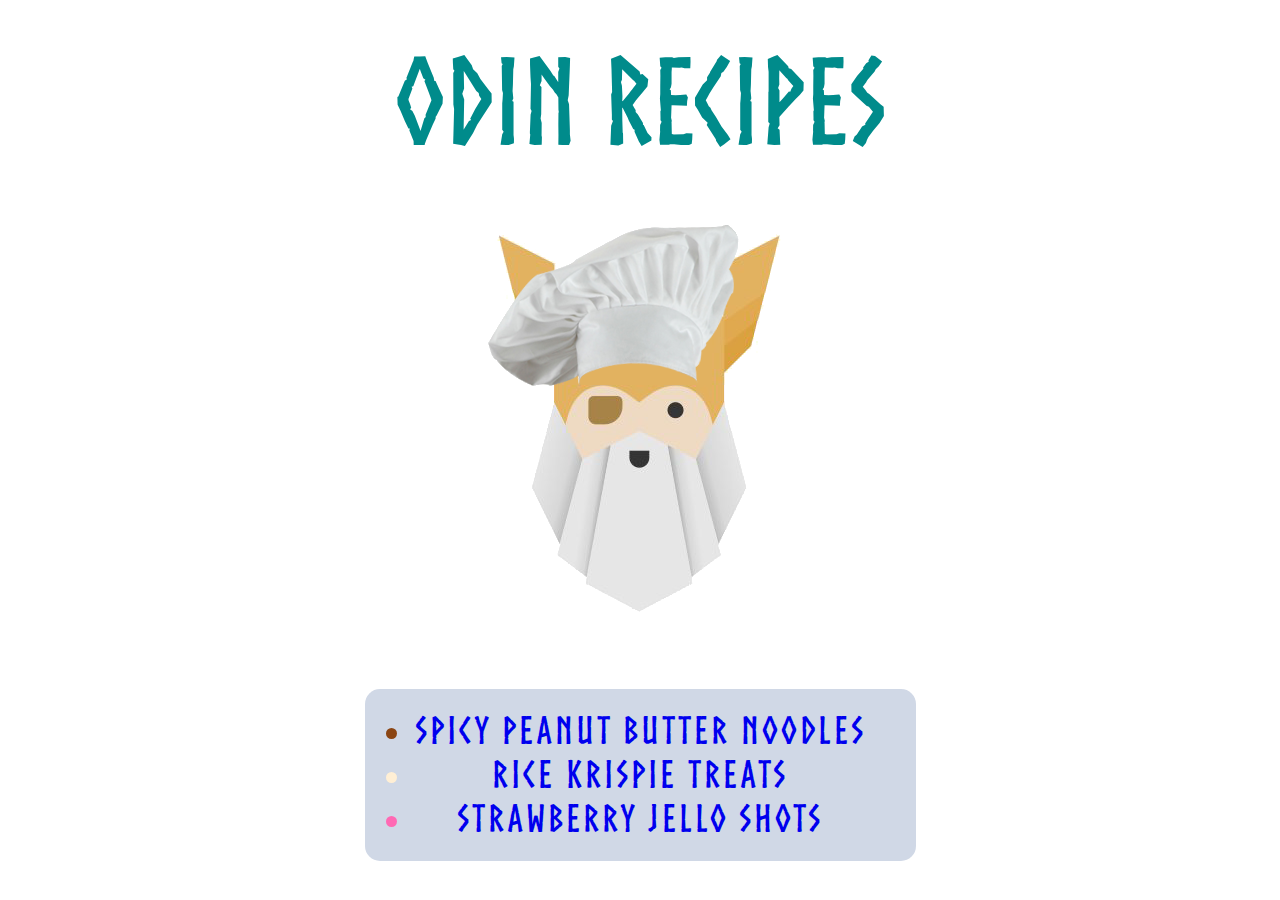
==== index.html @ c2f340c3 "Replace index page background w/ norge.jpg" ====
<!DOCTYPE html>
<html lang="en">
    <head>
        <title>Odin Recipes</title>
        <meta charset="UTF-8">
        <link rel="stylesheet" href="style.css">
        <style>
        html {
            min-height: 100%;
            position: relative;
        }
        body {
            background: url(./img/norge.jpg) no-repeat center center fixed;
            background-color: white;
        }
        </style>
    </head>
</html>

<body>
    <h1 class="title">Odin Recipes</h1>
    
    <img src="./img/odinlogochef.png" alt="The Odin Project logo with chef hat">

    <ul class="index-ul">
        <li class="spice"><a href="recipes/spicy-peanut-butter-noodles.html">Spicy Peanut Butter Noodles</a></li>

        <li class="rice"><a href="recipes/rice-krispie-treats.html">Rice Krispie Treats</a></li>

        <li class="straw"><a href="recipes/strawberry-jello-shots.html">Strawberry Jello Shots</a></li>
    </ul>

</body>
---- style.css ----
/* all pages */

* {
    box-sizing: border-box;
    margin: 0%;
    padding: 0%;
    font-family: serif, monospace, system-ui, -apple-system, BlinkMacSystemFont, 'Segoe UI', Roboto, Oxygen, Ubuntu, Cantarell, 'Open Sans', 'Helvetica Neue', sans-serif;
}   

@font-face {
    font-family: norse;
    src: url(./Norse-Bold.otf);
}

img {
    height: auto;
    width: 530px;
    display: block;
    margin-left: auto;
    margin-right: auto;
    width: 25rem;
}

body {
    display: flex;
    flex-direction: column;
    align-items: center;
}

p {
    text-align: justify;
    text-indent: 40px;
    width: 35vw;
    padding: .8em;
    min-width: 400px;
}

ol {
    min-width: 250px;
    max-width: 30vw;
}

h2 {
    margin-top: 3.5vh;
    margin-bottom: 1.5vh;
    text-align: center;
    font-family: norse;
    letter-spacing: 2.5px;
}

.ingredients {
    background-color: #ffeeda;
    padding: 0 3.5rem 2rem 3.5rem;
    border: solid #ffeeda;
    border-radius: 30px;
    margin-top: 2rem;
}

.steps {
    background-color: #ffeeda;
    padding: 0 2.5rem 2.5rem 4rem;
    border: solid #ffeeda;
    border-radius: 30px;
    margin-top: 2rem;
}

div.bottom {
    margin: 2rem;
    text-align: center;
}

h3 {
    font-family: norse;
    letter-spacing: 1.8px;
}

button {
    margin-top: 1vh;
    padding: .7vh 1vw;
    border-radius: 5px;
    border: solid 1.5px black;
    letter-spacing: 1px;
    font-size: 14px;
    box-shadow: rgba(0, 0, 0, 0.07) 0px 1px 2px, rgba(0, 0, 0, 0.07) 0px 2px 4px, rgba(0, 0, 0, 0.07) 0px 4px 8px, rgba(0, 0, 0, 0.07) 0px 8px 16px, rgba(0, 0, 0, 0.07) 0px 16px 32px, rgba(0, 0, 0, 0.07) 0px 32px 64px;
    transition-duration: 0.1s;
}

button > a:visited {
    color: darkcyan;
}

button:hover {
    border: solid 3px darkcyan;
    font-size: 16px;
}

a {
    text-decoration: none;
    font-family: norse;
}

/* index page */

.title {
    color: darkcyan;
    font-size: 120px;
    font-family: norse;
    text-align: center;
    padding-top: 40px;
}

[src*="odin"] {
    margin: 4rem;
}

.index-ul {
    background-color: #d0d8e6;
    padding: 20px 50px;
    border-radius: 15px;
}

.spice, .rice, .straw {
    font-size: 38px;
    text-align: center;
    letter-spacing: 3px;
}

.spice, .spice > a:visited {
    color: saddlebrown;
}

.rice, .rice > a:visited {
    color: papayawhip;
}

.straw, .straw > a:visited {
    color: hotpink;
}

/* spicy noddle page */

img[src*='peanut'] {
    width: 20vw;
}

.spice-header {
    color: saddlebrown;
    font-size: 5rem;
    font-family: norse;
    text-align: center;
    margin: 40px 0 25px;
}

.spice-para {
    display: flex;
    flex-direction: column;
    align-items: center;
    background-color: #ffeeda;
    padding: 0 2rem 1.5rem 2rem;
    border: solid #ffeeda;
    border-radius: 30px;
    margin-top: 2rem;
}

.spice-para > h2 {
    text-align: center;
    padding: 0 .5rem;
}

/* rice krispie page */

.rice-header {
    color: papayawhip;
    font-size: 6rem;
    font-family: norse;
    text-align: center;
    margin: 40px 0 25px;
}

img[src*='Rice'] {
    margin-bottom: .9rem;
}

.rice-para {
    background-color: #ffeeda;
    padding: 0 2rem 1.5rem 2rem;
    border: solid #ffeeda;
    border-radius: 30px;
    margin-top: 2rem;
}

/* strawberry jello page */

.straw-header {
    color: hotpink;
    font-size: 5rem;
    font-family: norse;
    text-align: center;
    margin: 40px 0 25px;
}

.straw-para {
    background-color: #ffe6ea;
    padding: 0 2rem 1.5rem 2rem;
    border: solid #ffe6ea;
    border-radius: 30px;
    margin-top: 2rem;
}

.straw-ingredients {
    background-color: #ffe6ea;
    padding: 0 3rem 2rem 3.5rem;
    border: solid #ffe6ea;
    border-radius: 30px;
    margin-top: 2rem;
}

.straw-steps {
    background-color: #ffe6ea;
    padding: 0 3rem 2.5rem 4rem;
    border: solid #ffe6ea;
    border-radius: 30px;
    margin-top: 2rem;
}

img[src*='straw'] {
    margin-bottom: .9rem;
}
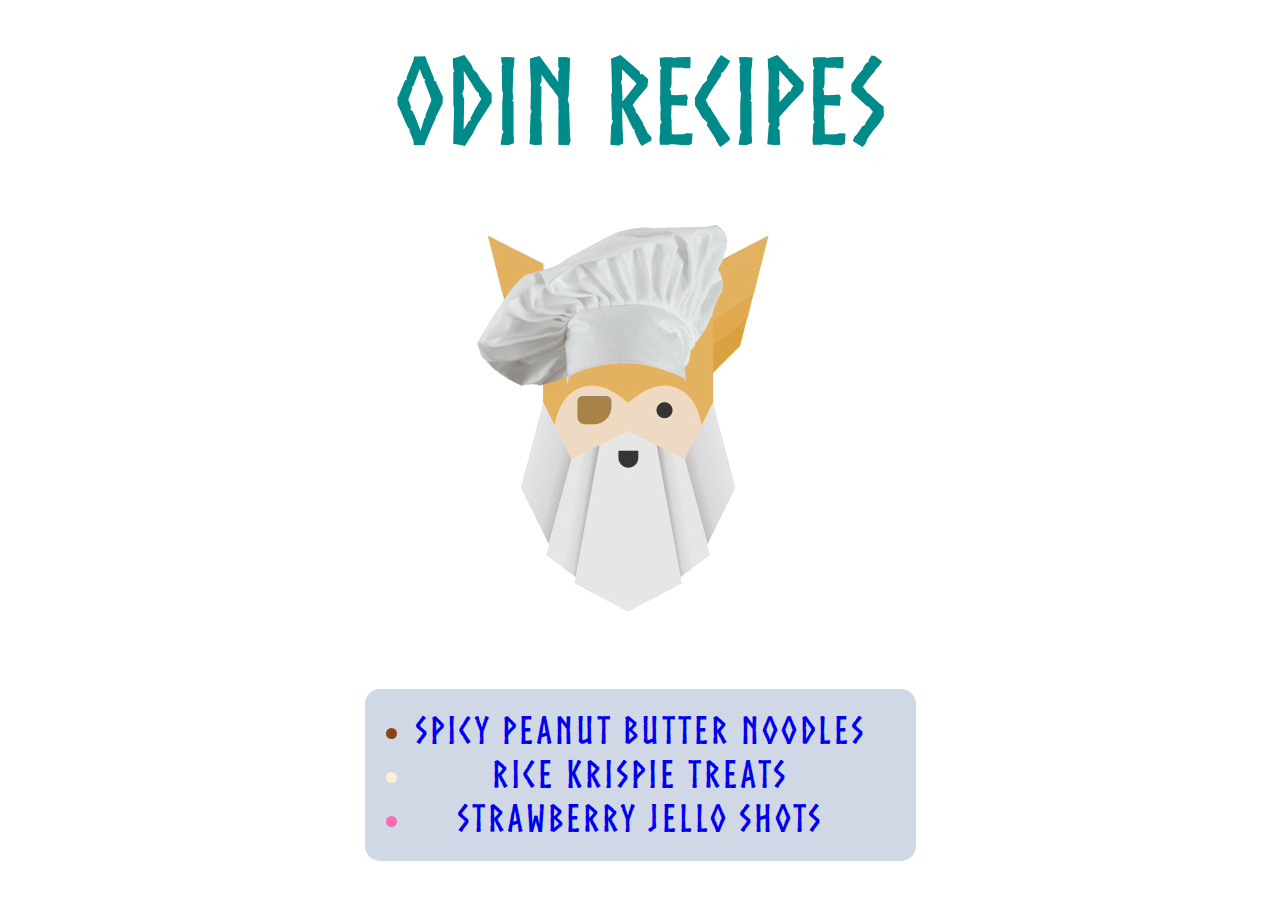
==== commit f3f4d9ab: "Add 'index-container' to house content for styling" ====
--- a/index.html
+++ b/index.html
@@ -11,23 +11,24 @@
         }
         body {
             background: url(./img/norge.jpg) no-repeat center center fixed;
-            background-color: white;
+            background-size: cover;
         }
         </style>
     </head>
 </html>
 
 <body>
-    <h1 class="title">Odin Recipes</h1>
+    <div class="index-container">
+        <h1 class="title">Odin Recipes</h1>
     
-    <img src="./img/odinlogochef.png" alt="The Odin Project logo with chef hat">
+        <img src="./img/odinlogochef.png" alt="The Odin Project logo with chef hat">
 
-    <ul class="index-ul">
-        <li class="spice"><a href="recipes/spicy-peanut-butter-noodles.html">Spicy Peanut Butter Noodles</a></li>
+        <ul class="index-ul">
+            <li class="spice"><a href="recipes/spicy-peanut-butter-noodles.html">Spicy Peanut Butter Noodles</a></li>
 
-        <li class="rice"><a href="recipes/rice-krispie-treats.html">Rice Krispie Treats</a></li>
+            <li class="rice"><a href="recipes/rice-krispie-treats.html">Rice Krispie Treats</a></li>
 
-        <li class="straw"><a href="recipes/strawberry-jello-shots.html">Strawberry Jello Shots</a></li>
-    </ul>
-
+            <li class="straw"><a href="recipes/strawberry-jello-shots.html">Strawberry Jello Shots</a></li>
+        </ul>
+    </div>
 </body>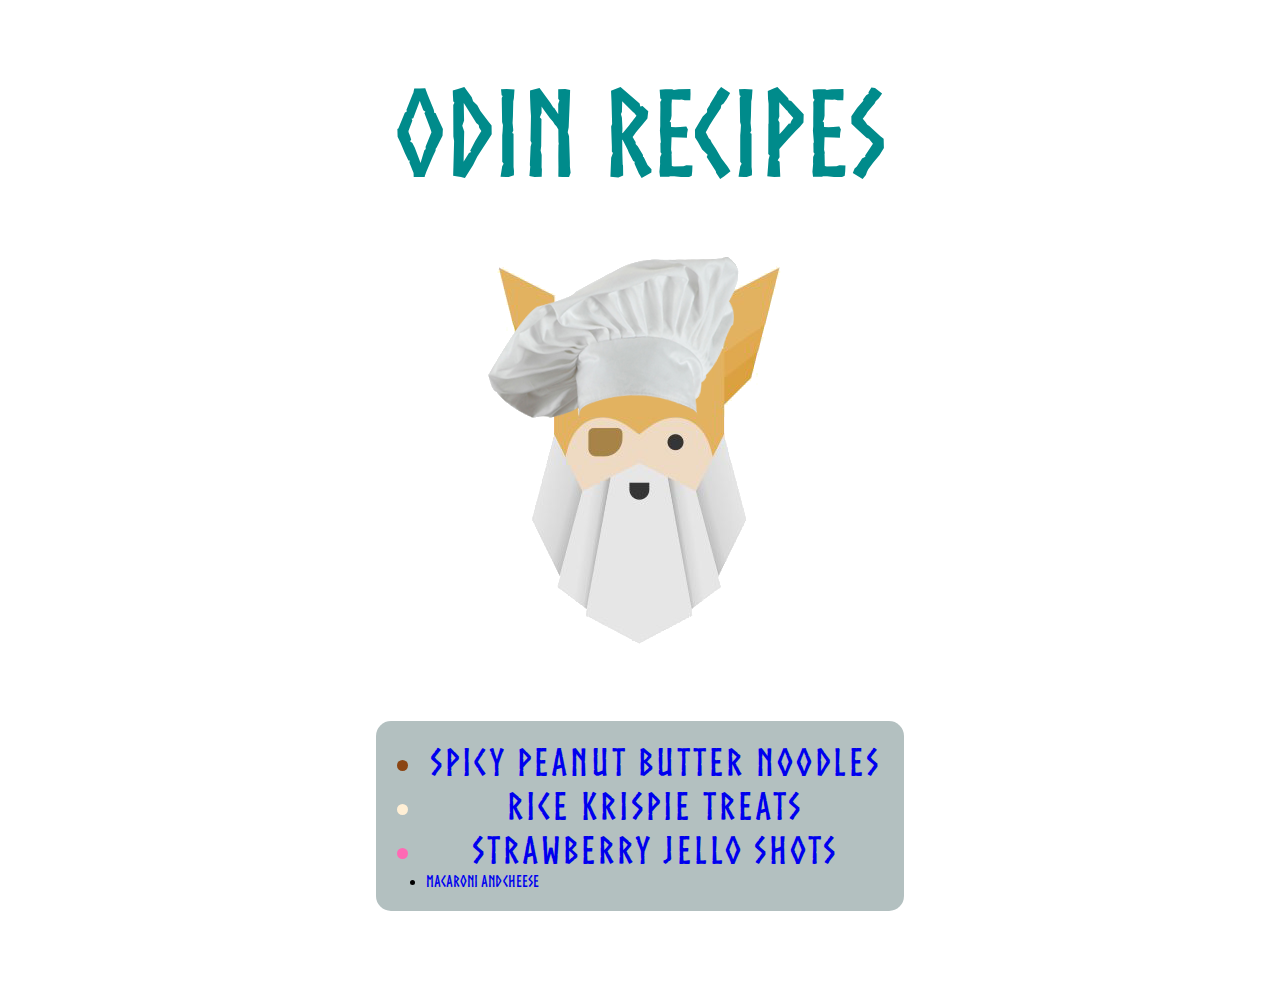
==== commit 39a6417b: "Add .mac file link to index page" ====
--- a/index.html
+++ b/index.html
@@ -29,6 +29,7 @@
             <li class="rice"><a href="recipes/rice-krispie-treats.html">Rice Krispie Treats</a></li>
 
             <li class="straw"><a href="recipes/strawberry-jello-shots.html">Strawberry Jello Shots</a></li>
+            <li class="mac"><a href="recipes/macaroni-and-cheese.html">Macaroni and Cheese</a></li>
         </ul>
     </div>
 </body>--- a/style.css
+++ b/style.css
@@ -54,6 +54,7 @@
     border: solid #ffeeda;
     border-radius: 30px;
     margin-top: 2rem;
+    box-shadow: rgba(0, 0, 0, 0.07) 0px 1px 1px, rgba(0, 0, 0, 0.07) 0px 2px 2px, rgba(0, 0, 0, 0.07) 0px 4px 4px, rgba(0, 0, 0, 0.07) 0px 8px 8px, rgba(0, 0, 0, 0.07) 0px 16px 16px;
 }
 
 .steps {
@@ -62,6 +63,7 @@
     border: solid #ffeeda;
     border-radius: 30px;
     margin-top: 2rem;
+    box-shadow: rgba(0, 0, 0, 0.07) 0px 1px 1px, rgba(0, 0, 0, 0.07) 0px 2px 2px, rgba(0, 0, 0, 0.07) 0px 4px 4px, rgba(0, 0, 0, 0.07) 0px 8px 8px, rgba(0, 0, 0, 0.07) 0px 16px 16px;
 }
 
 div.bottom {
@@ -101,6 +103,11 @@
 
 /* index page */
 
+.index-container {
+    background-color: rgba(255, 255, 255, 0.5);
+    padding: 2rem;
+}
+
 .title {
     color: darkcyan;
     font-size: 120px;
@@ -114,9 +121,11 @@
 }
 
 .index-ul {
-    background-color: #d0d8e6;
-    padding: 20px 50px;
+    background-color: #56737373;
+    padding: 20px;
+    padding-left: 50px;
     border-radius: 15px;
+    margin-bottom: 4rem;
 }
 
 .spice, .rice, .straw {
@@ -138,6 +147,26 @@
 }
 
 /* spicy noddle page */
+
+.spice-menu {
+    background-color: #ffefda;
+    width: 100vw;
+    padding: 18px;
+    display: grid;
+    grid-auto-flow: column;
+    justify-content: center;
+    min-width: max-content;
+    box-shadow: rgba(0, 0, 0, 0.45) 0px 25px 20px -20px;
+}
+
+[class*="spice-btn"] {
+    font-size: 20px;
+    margin: 15px;
+}
+
+[class*="spice-btn"]:hover {
+    font-size: 22px;
+}
 
 img[src*='peanut'] {
     width: 20vw;
@@ -148,7 +177,7 @@
     font-size: 5rem;
     font-family: norse;
     text-align: center;
-    margin: 40px 0 25px;
+    margin: 45px 0 25px;
 }
 
 .spice-para {
@@ -160,6 +189,7 @@
     border: solid #ffeeda;
     border-radius: 30px;
     margin-top: 2rem;
+    box-shadow: rgba(0, 0, 0, 0.07) 0px 1px 1px, rgba(0, 0, 0, 0.07) 0px 2px 2px, rgba(0, 0, 0, 0.07) 0px 4px 4px, rgba(0, 0, 0, 0.07) 0px 8px 8px, rgba(0, 0, 0, 0.07) 0px 16px 16px;
 }
 
 .spice-para > h2 {
@@ -168,13 +198,33 @@
 }
 
 /* rice krispie page */
+
+.rice-menu {
+    background-color: papayawhip;
+    width: 100vw;
+    padding: 18px;
+    display: grid;
+    grid-auto-flow: column;
+    justify-content: center;
+    min-width: max-content;
+    box-shadow: rgba(0, 0, 0, 0.45) 0px 25px 20px -20px;
+}
+
+[class*="rice-btn"] {
+    font-size: 20px;
+    margin: 15px;
+}
+
+[class*="rice-btn"]:hover {
+    font-size: 22px;
+}
 
 .rice-header {
     color: papayawhip;
     font-size: 6rem;
     font-family: norse;
     text-align: center;
-    margin: 40px 0 25px;
+    margin: 45px 0 25px;
 }
 
 img[src*='Rice'] {
@@ -187,16 +237,37 @@
     border: solid #ffeeda;
     border-radius: 30px;
     margin-top: 2rem;
+    box-shadow: rgba(0, 0, 0, 0.07) 0px 1px 1px, rgba(0, 0, 0, 0.07) 0px 2px 2px, rgba(0, 0, 0, 0.07) 0px 4px 4px, rgba(0, 0, 0, 0.07) 0px 8px 8px, rgba(0, 0, 0, 0.07) 0px 16px 16px;
 }
 
 /* strawberry jello page */
+
+.straw-menu {
+    background-color: #ffe6ea;
+    width: 100vw;
+    padding: 18px;
+    display: grid;
+    grid-auto-flow: column;
+    justify-content: center;
+    min-width: max-content;
+    box-shadow: rgba(0, 0, 0, 0.45) 0px 25px 20px -20px;
+}
+
+[class*=straw-btn] {
+    font-size: 20px;
+    margin: 15px;
+}
+
+[class*=straw-btn]:hover {
+    font-size: 22px;
+}
 
 .straw-header {
     color: hotpink;
     font-size: 5rem;
     font-family: norse;
     text-align: center;
-    margin: 40px 0 25px;
+    margin: 45px 0 25px;
 }
 
 .straw-para {
@@ -205,6 +276,7 @@
     border: solid #ffe6ea;
     border-radius: 30px;
     margin-top: 2rem;
+    box-shadow: rgba(0, 0, 0, 0.07) 0px 1px 1px, rgba(0, 0, 0, 0.07) 0px 2px 2px, rgba(0, 0, 0, 0.07) 0px 4px 4px, rgba(0, 0, 0, 0.07) 0px 8px 8px, rgba(0, 0, 0, 0.07) 0px 16px 16px;
 }
 
 .straw-ingredients {
@@ -213,6 +285,7 @@
     border: solid #ffe6ea;
     border-radius: 30px;
     margin-top: 2rem;
+    box-shadow: rgba(0, 0, 0, 0.07) 0px 1px 1px, rgba(0, 0, 0, 0.07) 0px 2px 2px, rgba(0, 0, 0, 0.07) 0px 4px 4px, rgba(0, 0, 0, 0.07) 0px 8px 8px, rgba(0, 0, 0, 0.07) 0px 16px 16px;
 }
 
 .straw-steps {
@@ -221,6 +294,7 @@
     border: solid #ffe6ea;
     border-radius: 30px;
     margin-top: 2rem;
+    box-shadow: rgba(0, 0, 0, 0.07) 0px 1px 1px, rgba(0, 0, 0, 0.07) 0px 2px 2px, rgba(0, 0, 0, 0.07) 0px 4px 4px, rgba(0, 0, 0, 0.07) 0px 8px 8px, rgba(0, 0, 0, 0.07) 0px 16px 16px;
 }
 
 img[src*='straw'] {
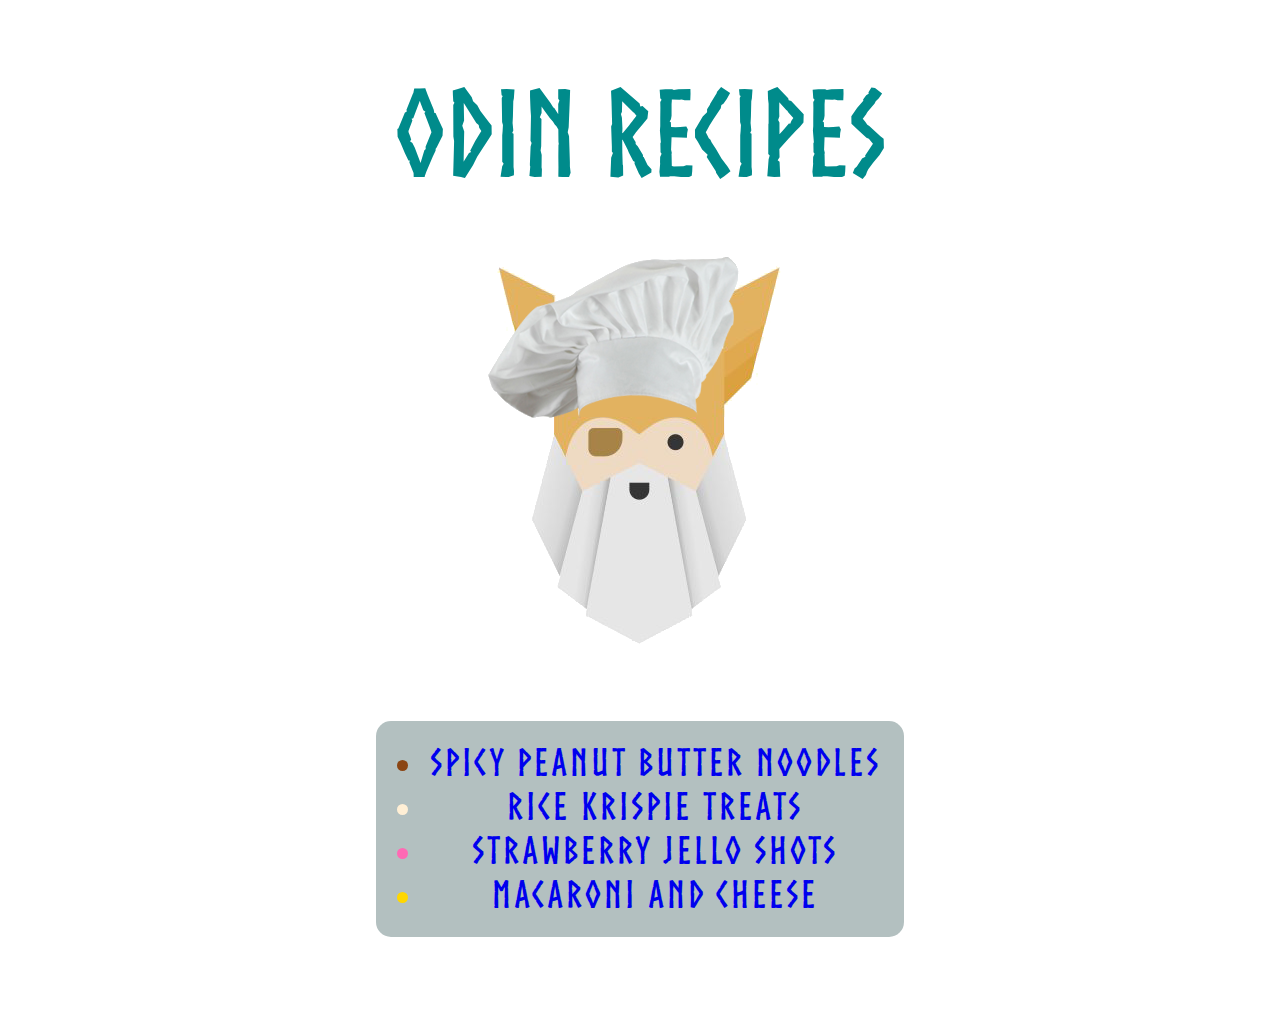
==== commit d0ea6791: "Add div container picCredit to index page" ====
--- a/index.html
+++ b/index.html
@@ -32,4 +32,8 @@
             <li class="mac"><a href="recipes/macaroni-and-cheese.html">Macaroni and Cheese</a></li>
         </ul>
     </div>
+
+    <div class="picCredit">
+    </div>
+    
 </body>--- a/style.css
+++ b/style.css
@@ -78,7 +78,7 @@
 
 button {
     margin-top: 1vh;
-    padding: .7vh 1vw;
+    padding: 1.1vh 1vw 0.7vh;
     border-radius: 5px;
     border: solid 1.5px black;
     letter-spacing: 1px;
@@ -94,11 +94,34 @@
 button:hover {
     border: solid 3px darkcyan;
     font-size: 16px;
+    cursor: pointer;
 }
 
 a {
     text-decoration: none;
     font-family: norse;
+}
+
+.bottom-btn {
+    color: darkcyan;
+    font-family: norse;
+}
+
+.bottom-btn:hover {
+    border: solid 3px darkcyan;
+    font-size: 16px;
+    cursor: pointer;
+}
+
+.menu-btn {
+    font-size: 20px;
+    margin: 15px;
+    color: darkcyan;
+    font-family: norse;
+}
+
+.menu-btn:hover {
+    font-size: 22px;
 }
 
 /* index page */
@@ -128,7 +151,7 @@
     margin-bottom: 4rem;
 }
 
-.spice, .rice, .straw {
+.spice, .rice, .straw, .mac {
     font-size: 38px;
     text-align: center;
     letter-spacing: 3px;
@@ -144,6 +167,10 @@
 
 .straw, .straw > a:visited {
     color: hotpink;
+}
+
+.mac, .mac > a:visited {
+    color: gold;
 }
 
 /* spicy noddle page */
@@ -159,15 +186,6 @@
     box-shadow: rgba(0, 0, 0, 0.45) 0px 25px 20px -20px;
 }
 
-[class*="spice-btn"] {
-    font-size: 20px;
-    margin: 15px;
-}
-
-[class*="spice-btn"]:hover {
-    font-size: 22px;
-}
-
 img[src*='peanut'] {
     width: 20vw;
 }
@@ -210,15 +228,6 @@
     box-shadow: rgba(0, 0, 0, 0.45) 0px 25px 20px -20px;
 }
 
-[class*="rice-btn"] {
-    font-size: 20px;
-    margin: 15px;
-}
-
-[class*="rice-btn"]:hover {
-    font-size: 22px;
-}
-
 .rice-header {
     color: papayawhip;
     font-size: 6rem;
@@ -253,15 +262,6 @@
     box-shadow: rgba(0, 0, 0, 0.45) 0px 25px 20px -20px;
 }
 
-[class*=straw-btn] {
-    font-size: 20px;
-    margin: 15px;
-}
-
-[class*=straw-btn]:hover {
-    font-size: 22px;
-}
-
 .straw-header {
     color: hotpink;
     font-size: 5rem;
@@ -299,4 +299,36 @@
 
 img[src*='straw'] {
     margin-bottom: .9rem;
+}
+
+/* mac & cheese page */
+
+.mac-menu {
+    background-color: #f8e5c3;
+    width: 100vw;
+    padding: 18px;
+    display: grid;
+    grid-auto-flow: column;
+    justify-content: center;
+    min-width: max-content;
+    box-shadow: rgba(0, 0, 0, 0.45) 0px 25px 20px -20px;
+}
+
+.mac-header {
+    color: #ffecca;
+    font-family: norse;
+    font-size: 6rem;
+    margin: 45px 0 25px;
+}
+
+.mac-para {
+    background-color: #ffecca;
+    padding: 0 2rem 1.5rem 2rem;
+    border-radius: 30px;
+    margin-top: 3rem;
+    box-shadow: rgba(0, 0, 0, 0.07) 0px 1px 1px, rgba(0, 0, 0, 0.07) 0px 2px 2px, rgba(0, 0, 0, 0.07) 0px 4px 4px, rgba(0, 0, 0, 0.07) 0px 8px 8px, rgba(0, 0, 0, 0.07) 0px 16px 16px;
+}
+
+#mac-ingredients, #mac-steps {
+    background-color: #ffecca;
 }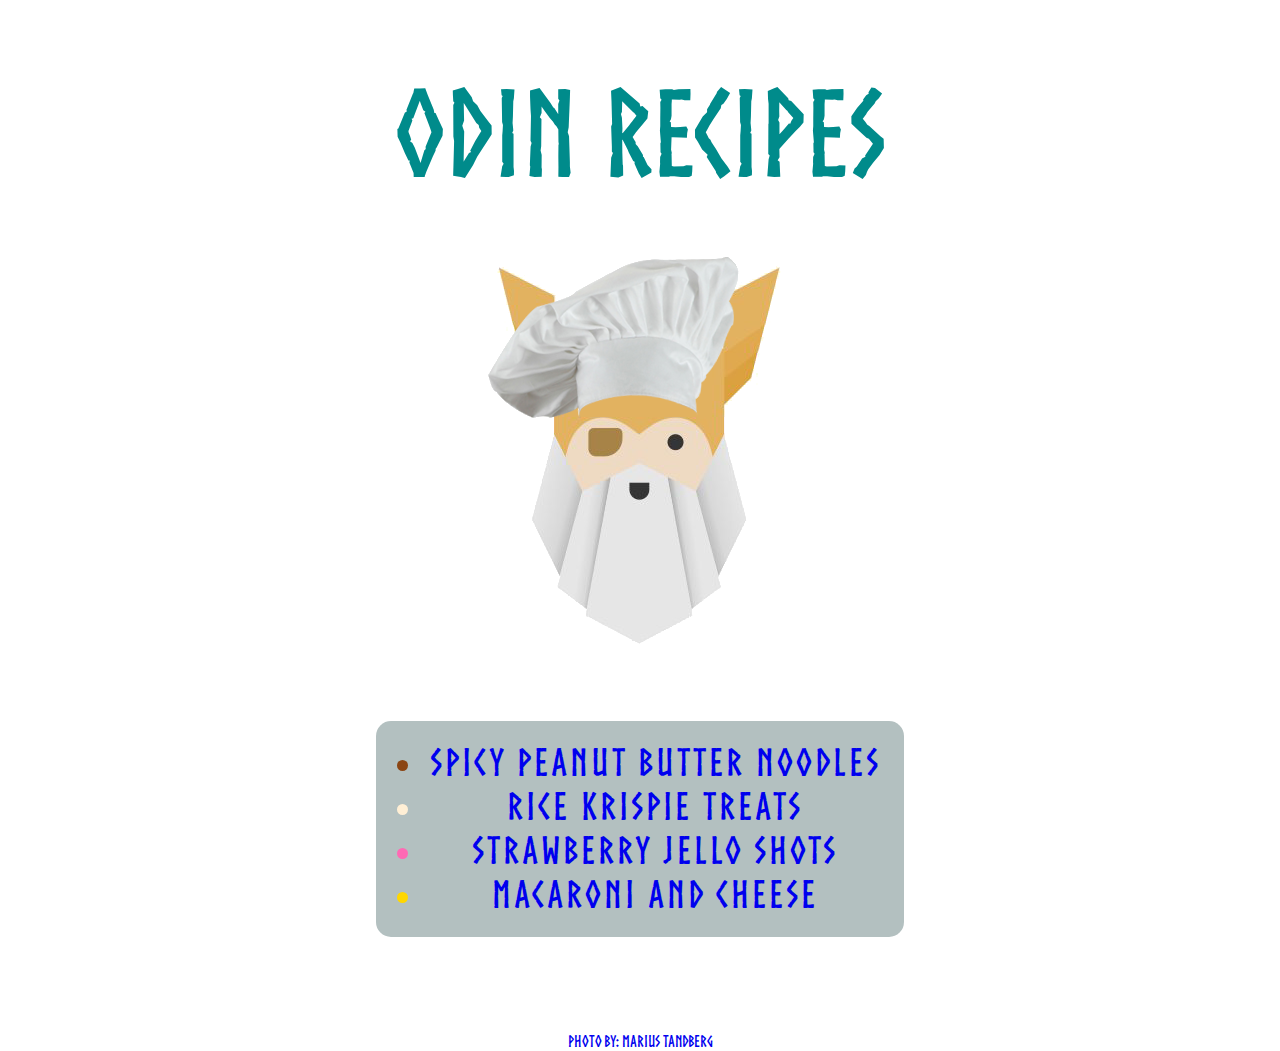
==== commit e2a5546b: "Add link to picCredit div container" ====
--- a/index.html
+++ b/index.html
@@ -34,6 +34,7 @@
     </div>
 
     <div class="picCredit">
+        <a href="https://unsplash.com/photos/USw5NJ6Lkxw">Photo by: Marius Tandberg</a>
     </div>
     
 </body>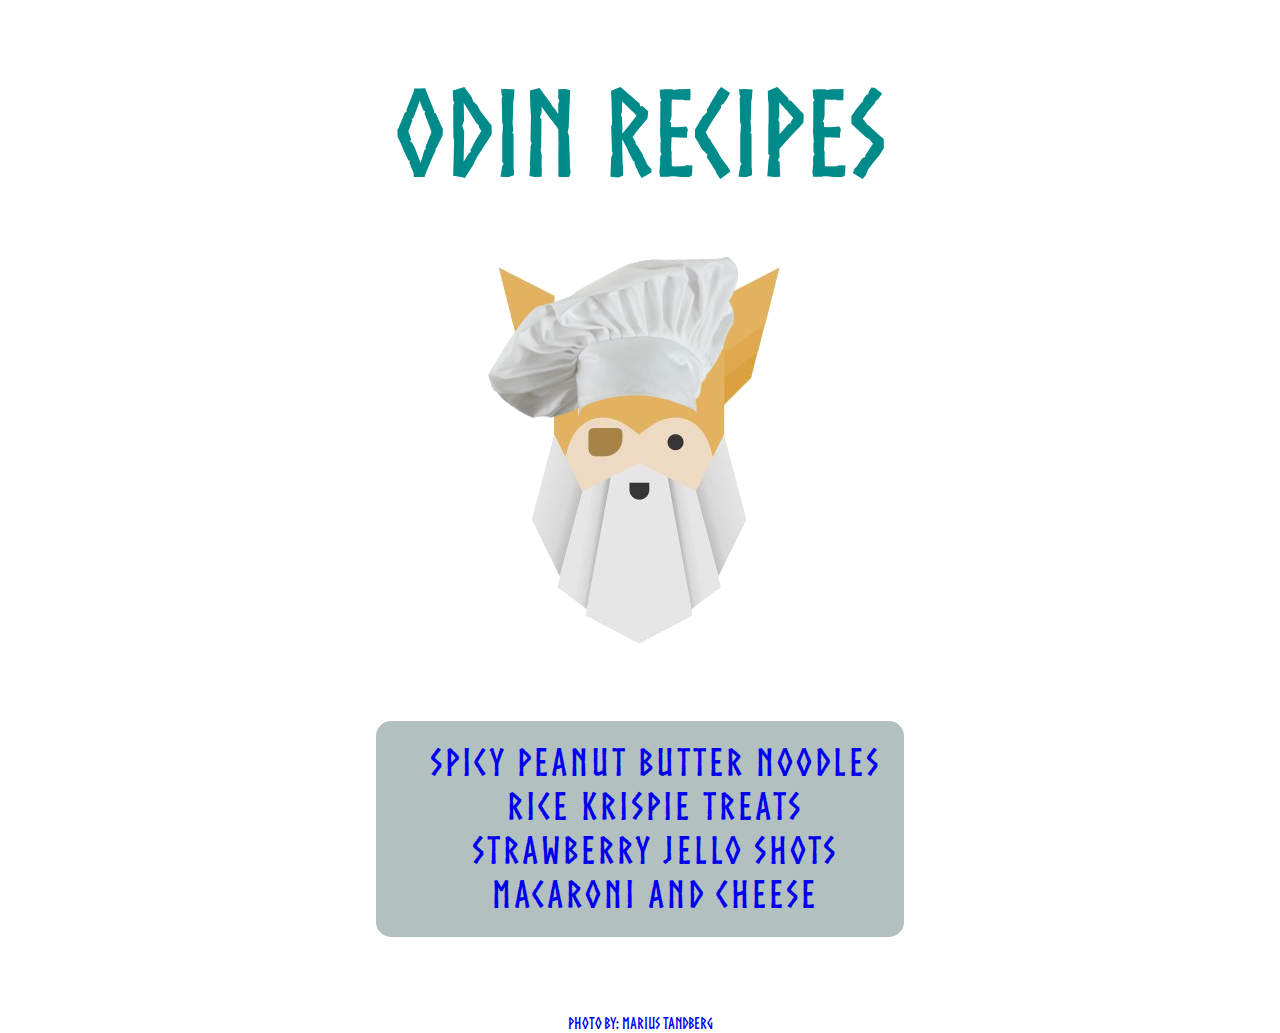
==== commit 0d533cd7: "Add blank target to picCredit link" ====
--- a/index.html
+++ b/index.html
@@ -34,7 +34,7 @@
     </div>
 
     <div class="picCredit">
-        <a href="https://unsplash.com/photos/USw5NJ6Lkxw">Photo by: Marius Tandberg</a>
+        <a href="https://unsplash.com/photos/USw5NJ6Lkxw" target="_blank">Photo by: Marius Tandberg</a>
     </div>
     
 </body>--- a/style.css
+++ b/style.css
@@ -14,7 +14,6 @@
 
 img {
     height: auto;
-    width: 530px;
     display: block;
     margin-left: auto;
     margin-right: auto;
@@ -149,6 +148,7 @@
     padding-left: 50px;
     border-radius: 15px;
     margin-bottom: 4rem;
+    list-style-type: none;
 }
 
 .spice, .rice, .straw, .mac {
@@ -171,6 +171,11 @@
 
 .mac, .mac > a:visited {
     color: gold;
+}
+
+.picCredit, .picCredit > a:visited {
+    margin: -2vh;
+    color: #0d9a95;
 }
 
 /* spicy noddle page */
@@ -187,14 +192,13 @@
 }
 
 img[src*='peanut'] {
-    width: 20vw;
+    width: clamp(260px, 20vw, 400px);
 }
 
 .spice-header {
     color: saddlebrown;
     font-size: 5rem;
     font-family: norse;
-    text-align: center;
     margin: 45px 0 25px;
 }
 
@@ -203,16 +207,17 @@
     flex-direction: column;
     align-items: center;
     background-color: #ffeeda;
-    padding: 0 2rem 1.5rem 2rem;
-    border: solid #ffeeda;
-    border-radius: 30px;
-    margin-top: 2rem;
+    padding: 1vh 2rem 1.5rem 2rem;
+    min-width: 200px;
+    border-radius: 30px;
+    margin-top: 3rem;
     box-shadow: rgba(0, 0, 0, 0.07) 0px 1px 1px, rgba(0, 0, 0, 0.07) 0px 2px 2px, rgba(0, 0, 0, 0.07) 0px 4px 4px, rgba(0, 0, 0, 0.07) 0px 8px 8px, rgba(0, 0, 0, 0.07) 0px 16px 16px;
 }
 
 .spice-para > h2 {
     text-align: center;
     padding: 0 .5rem;
+    width: 37vw;
 }
 
 /* rice krispie page */
@@ -232,7 +237,6 @@
     color: papayawhip;
     font-size: 6rem;
     font-family: norse;
-    text-align: center;
     margin: 45px 0 25px;
 }
 
@@ -242,8 +246,7 @@
 
 .rice-para {
     background-color: #ffeeda;
-    padding: 0 2rem 1.5rem 2rem;
-    border: solid #ffeeda;
+    padding: 1vh 2rem 1.5rem 2rem;
     border-radius: 30px;
     margin-top: 2rem;
     box-shadow: rgba(0, 0, 0, 0.07) 0px 1px 1px, rgba(0, 0, 0, 0.07) 0px 2px 2px, rgba(0, 0, 0, 0.07) 0px 4px 4px, rgba(0, 0, 0, 0.07) 0px 8px 8px, rgba(0, 0, 0, 0.07) 0px 16px 16px;
@@ -266,23 +269,24 @@
     color: hotpink;
     font-size: 5rem;
     font-family: norse;
-    text-align: center;
     margin: 45px 0 25px;
 }
 
 .straw-para {
     background-color: #ffe6ea;
-    padding: 0 2rem 1.5rem 2rem;
-    border: solid #ffe6ea;
-    border-radius: 30px;
-    margin-top: 2rem;
-    box-shadow: rgba(0, 0, 0, 0.07) 0px 1px 1px, rgba(0, 0, 0, 0.07) 0px 2px 2px, rgba(0, 0, 0, 0.07) 0px 4px 4px, rgba(0, 0, 0, 0.07) 0px 8px 8px, rgba(0, 0, 0, 0.07) 0px 16px 16px;
+    padding: 1vh 2rem 1.5rem 2rem;
+    border-radius: 30px;
+    margin-top: 2rem;
+    box-shadow: rgba(0, 0, 0, 0.07) 0px 1px 1px, rgba(0, 0, 0, 0.07) 0px 2px 2px, rgba(0, 0, 0, 0.07) 0px 4px 4px, rgba(0, 0, 0, 0.07) 0px 8px 8px, rgba(0, 0, 0, 0.07) 0px 16px 16px;
+}
+
+.straw-para > p:nth-last-child(1){
+    text-align: start;
 }
 
 .straw-ingredients {
     background-color: #ffe6ea;
     padding: 0 3rem 2rem 3.5rem;
-    border: solid #ffe6ea;
     border-radius: 30px;
     margin-top: 2rem;
     box-shadow: rgba(0, 0, 0, 0.07) 0px 1px 1px, rgba(0, 0, 0, 0.07) 0px 2px 2px, rgba(0, 0, 0, 0.07) 0px 4px 4px, rgba(0, 0, 0, 0.07) 0px 8px 8px, rgba(0, 0, 0, 0.07) 0px 16px 16px;
@@ -291,7 +295,6 @@
 .straw-steps {
     background-color: #ffe6ea;
     padding: 0 3rem 2.5rem 4rem;
-    border: solid #ffe6ea;
     border-radius: 30px;
     margin-top: 2rem;
     box-shadow: rgba(0, 0, 0, 0.07) 0px 1px 1px, rgba(0, 0, 0, 0.07) 0px 2px 2px, rgba(0, 0, 0, 0.07) 0px 4px 4px, rgba(0, 0, 0, 0.07) 0px 8px 8px, rgba(0, 0, 0, 0.07) 0px 16px 16px;
@@ -323,7 +326,7 @@
 
 .mac-para {
     background-color: #ffecca;
-    padding: 0 2rem 1.5rem 2rem;
+    padding: 1vh 2rem 1.5rem 2rem;
     border-radius: 30px;
     margin-top: 3rem;
     box-shadow: rgba(0, 0, 0, 0.07) 0px 1px 1px, rgba(0, 0, 0, 0.07) 0px 2px 2px, rgba(0, 0, 0, 0.07) 0px 4px 4px, rgba(0, 0, 0, 0.07) 0px 8px 8px, rgba(0, 0, 0, 0.07) 0px 16px 16px;
